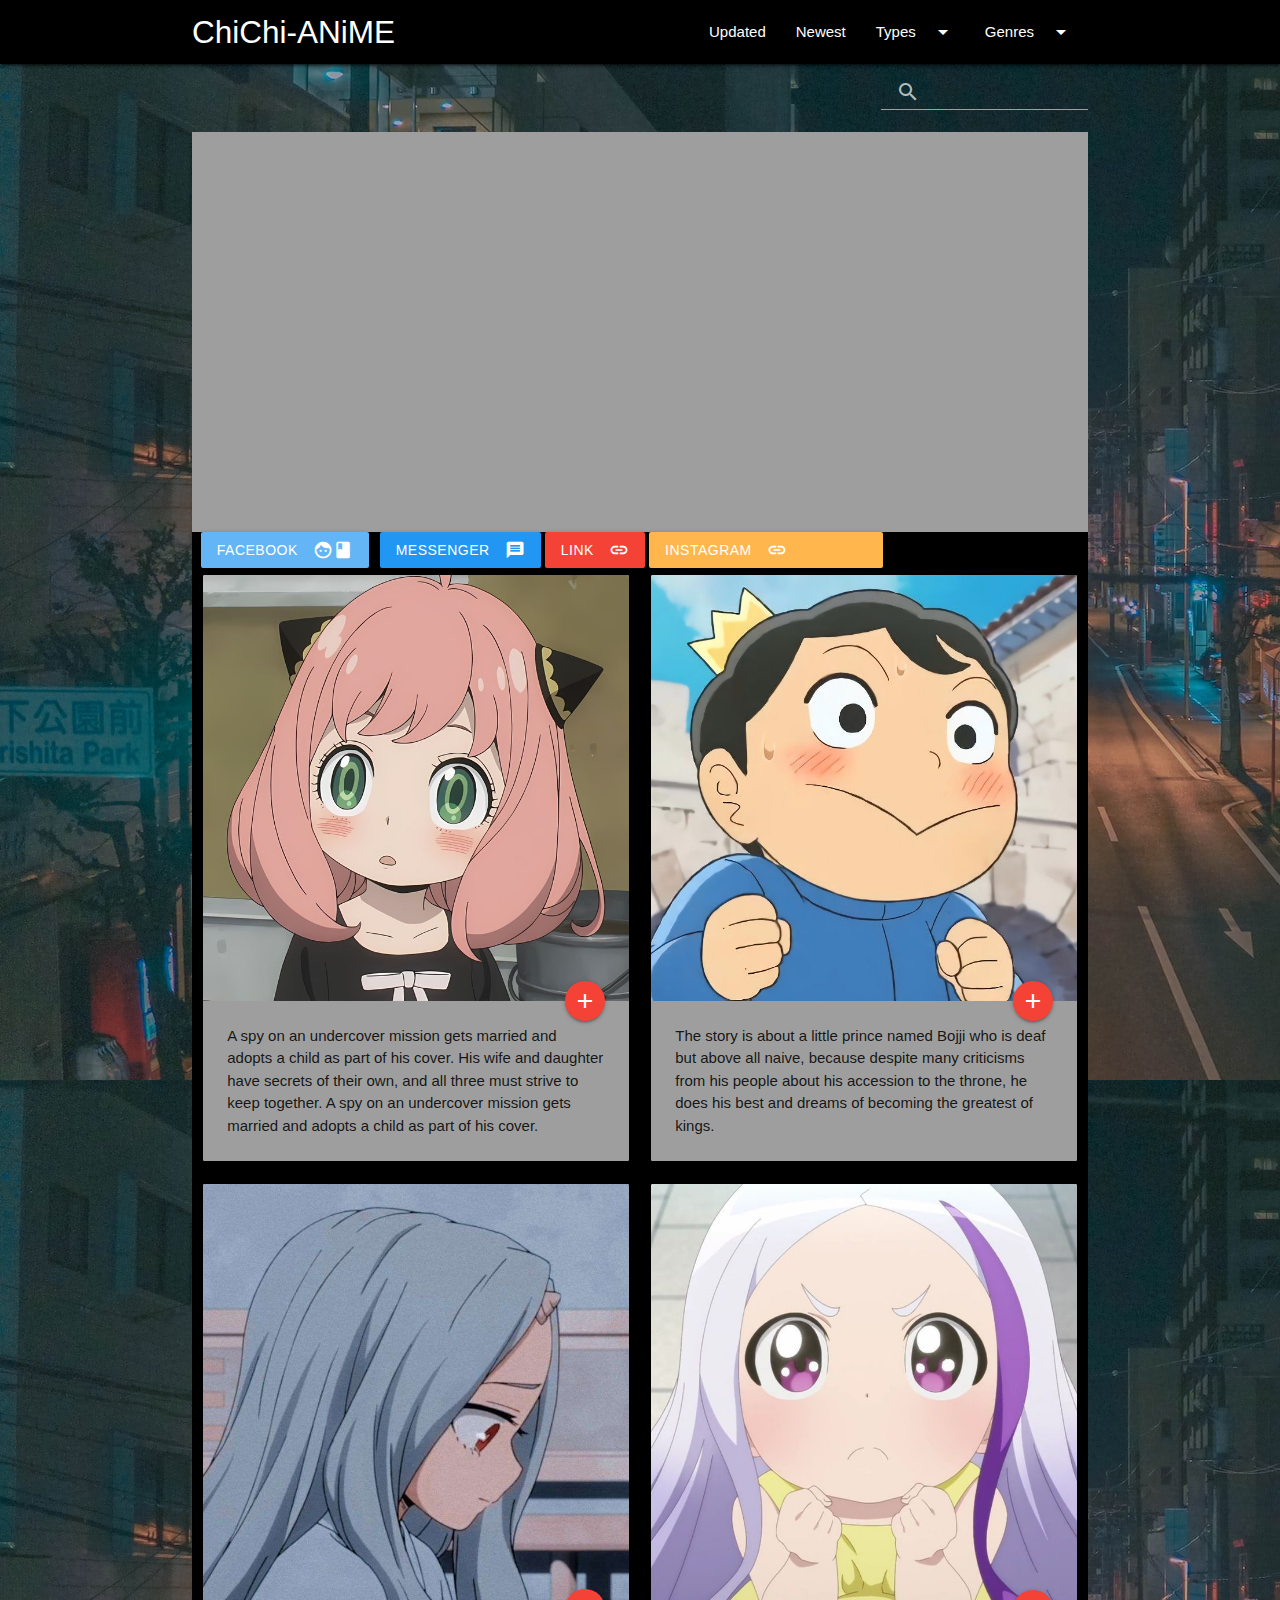
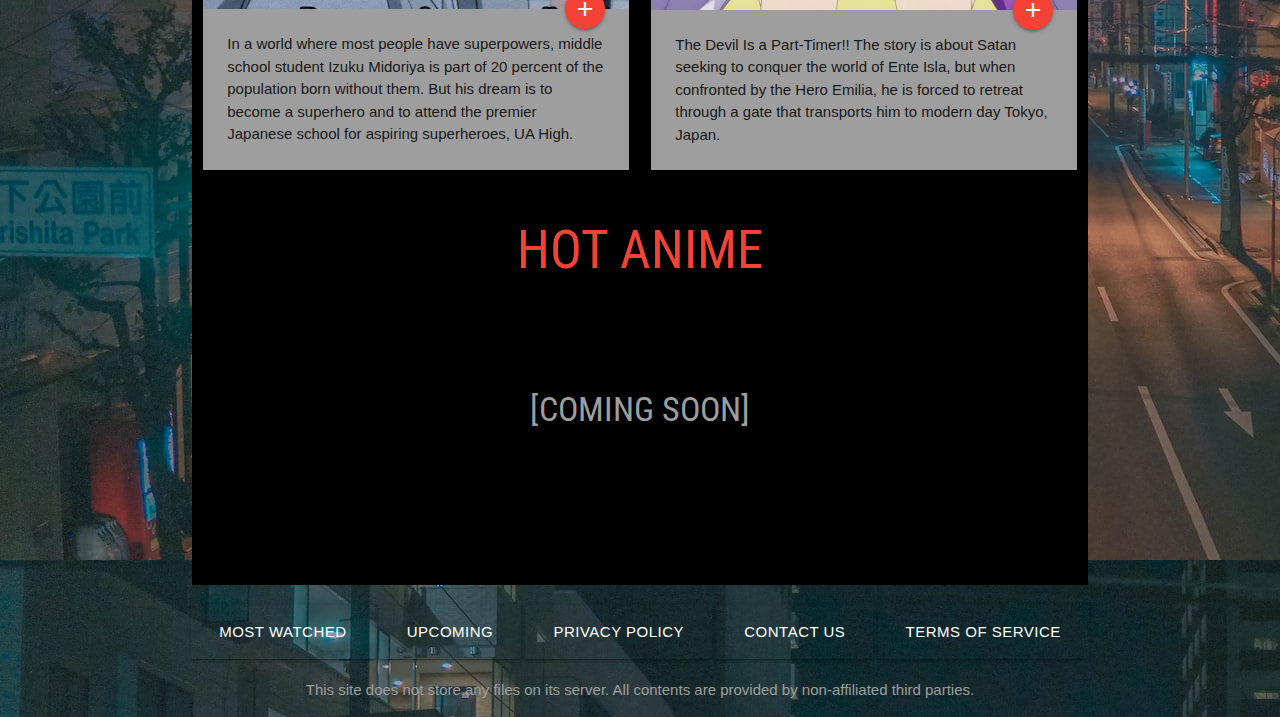
==== portfolio.html @ eeda16b0 "First Commit" ====
<!DOCTYPE html>
<html lang="en">
<head>
    <meta charset="UTF-8">
    <meta http-equiv="X-UA-Compatible" content="IE=edge">
    <meta name="viewport" content="width=device-width, initial-scale=1.0">
    <link rel="stylesheet" href="portfolio.css">
    <!-- Compiled and minified CSS -->
<link rel="stylesheet" href="https://cdnjs.cloudflare.com/ajax/libs/materialize/1.0.0/css/materialize.min.css">
<!--Fonts-->
<link rel="preconnect" href="https://fonts.googleapis.com">
<link rel="preconnect" href="https://fonts.gstatic.com" crossorigin>
<link href="https://fonts.googleapis.com/css2?family=Anton&family=Roboto+Condensed&display=swap" rel="stylesheet">
<link href="https://fonts.googleapis.com/css2?family=Anton&family=Playfair+Display:ital@1&family=Roboto+Condensed&display=swap" rel="stylesheet">
<!--Icons-->
<link href="https://fonts.googleapis.com/icon?family=Material+Icons" rel="stylesheet">
    <title>Portfolio</title>
</head>
<body>
    <!--Navbar-->
<nav>
<nav class="nav-wrapper background black">
    <div class="container">
    <a href="#!" class="brand-logo">ChiChi-ANiME</a>
    <ul class="right hide-on-med-and-right">
        <li><a href="#">Updated</a></li>
        <li><a href="#">Newest</a></li>

            <!-- Dropdown Trigger -->
        <li><a class="dropdown-trigger" href="#!" data-target="dropdown1">Types<i class="material-icons right">arrow_drop_down</i></a></li>
        <ul id="dropdown1" class="dropdown-content">
            <li><a href="#!">TV Series</a></li>
            <li><a href="#!">Movies</a></li>
            <li><a href="#!">OVAs</a></li>
            <li><a href="#!">ONAs</a></li>
            <li><a href="#!">Specials</a></li>
            <li><a href="#!">Music</a></li>
    </ul>
        <li><a class="dropdown-trigger" href="#!" data-target="dropdown2">Genres<i class="material-icons right">arrow_drop_down</i></a></li>
        <ul id="dropdown2" class="dropdown-content">
            <li><a href="#!">Action</a></li>
            <li><a href="#!">Comedy</a></li>
            <li><a href="#!">Fantasy</a></li>
            <li><a href="#!">Horror</a></li>
            <li><a href="#!">Kids</a></li>
            <li><a href="#!">Adventure</a></li>
            <li><a href="#!">Demons</a></li>
            <li><a href="#!">Drama</a></li>
        </ul>
        </ul>
    </nav>

    <!--Search Bar-->
<div class="container">
    <ul class="right hide-on-med-and-right">
    <form>
        <div class="input-field">
        <input id="search" type="search" required>
        <label class="label-icon" style="max-width: 20%;" for="search"><i class="material-icons">search</i></label>
        <i class="material-icons">close</i>
        </div>
    </form>
    </ul>
</nav>
</div>

    <!--Slider-->
<br><br><br>
    <div class="container black">
    <div class="slider">
        <ul class="slides">
        <li>
            <img src="Cuteness/spyfam.jpg">
            <div class="caption center-align">
                <br><br><br><br><br><br><br><br>
                <h5><mark class="background yellow darken-2">ACTION,COMEDY,SCHOOL,..</mark></h5>
                <h3 class="white-text">SPY x FAMILY</h3>
                </div>
            </li>
            <li>
            <img src="Cuteness/rank.jpg">
            <div class="caption center-align">
                <br><br><br><br><br><br><br><br>
                <h5><mark class="background yellow darken-2">ACTION,ADVENTURE,FANTASY,..</mark></h5>
                <h3 class="white-text">RANKING OF KINGS</h3>
                </div>
            </li>
            <li>
            <img src="Cuteness/hero.jpeg">
            <div class="caption center-align">
                <br><br><br><br><br><br><br><br>
                <h5><mark class="background yellow darken-2">ADVENTURE,FANTASY,HERO,..</mark></h5>
                <h3 class="white-text">MY HERO ACADEMIA</h3>
            </div>
        </li>
        <li>
            <img src="Cuteness/part.jpg">
            <div class="caption center-align">
                <br><br><br><br><br><br><br><br>
                <h5><mark class="background yellow darken-2">ACTION,COMEDY,FANTASY,..</mark></h5>
                <h3 class="white-text"">THE DEVIL IS A PART-TIMER</h3>
            </div>
            </li>
            </ul>
        </div>

        <!--Buttons-->
        <<button class="btn waves-effect waves-light background blue lighten-2" type="submit" name="action">FACEBOOK
            <i class="material-icons right">facebook</i></button>li
        <button class="btn waves-effect waves-light background blue" type="submit" name="action">MESSENGER
            <i class="material-icons right">message</i>
        </button>
        <button class="btn waves-effect waves-light background red text-lighten-3" type="submit" name="action">LINK
            <i class="material-icons right">link</i>
        </button>
        <button class="btn waves-effect waves-light background orange lighten-2" type="submit" name="action">INSTAGRAM
        <i class="material-icons right">link_off</i>
        </button>

<!-- Modal Structure -->
<div id="modal1" class="modal">
    <div class="modal-content">
        <div class="video-container">
            <iframe width="1038" height="584" src="https://www.youtube.com/embed/Oqd2C3oZkBU"
            title="SPY x FAMILY | OFFICIAL TRAILER 2" frameborder="0" allow="accelerometer; autoplay; clipboard-write; encrypted-media; 
            gyroscope; picture-in-picture" allowfullscreen></iframe>
            </div>
    </div>
    <div class="modal-footer">
        <a href="#!" class="modal-close waves-effect waves-green btn-flat">DONE</a>
    </div>
    </div>

    <div id="modal2" class="modal">
        <div class="modal-content">
        <iframe width="1038" height="584" src="https://www.youtube.com/embed/b8CxHxemxxs" 
        title="Ranking of Kings  Official Anime Trailer" frameborder="0" allow="accelerometer; autoplay; clipboard-write; encrypted-media; 
        gyroscope; picture-in-picture" allowfullscreen></iframe>
    </div>
    <div class="modal-footer">
        <a href="#!" class="modal-close waves-effect waves-green btn-flat">DONE</a>
    </div>
    </div>

    <div id="modal3" class="modal">
        <div class="modal-content">
        <iframe width="1038" height="584" src="https://www.youtube.com/embed/mezyq2OX6TM" 
        title="My Hero Academia Season 6 - Official Trailer 3 | AniTV" frameborder="0" allow="accelerometer; autoplay; clipboard-write; encrypted-media; 
        gyroscope; picture-in-picture" allowfullscreen></iframe>
    </div>
    <div class="modal-footer">
        <a href="#!" class="modal-close waves-effect waves-green btn-flat">DONE</a>
    </div>
    </div>

    <div id="modal4" class="modal">
    <div class="modal-content">
        <iframe width="1038" height="584" src="https://www.youtube.com/embed/FnQDave6DOQ" 
        title="Hataraku Maou-sama! Season 2 Official Trailer (The Devil is a Part-Timer! S2)" frameborder="0" allow="accelerometer; autoplay; clipboard-write; encrypted-media; 
        gyroscope; picture-in-picture" allowfullscreen></iframe>
    </div>
    <div class="modal-footer">
        <a href="#!" class="modal-close waves-effect waves-green btn-flat">DONE</a>
    </div>
    </div>

    <!--Cards-->
    <div class="row">
    <div class="col s6">
        <div class="card">
        <div class="card-image">
            <img class="waves-effect" src="Cuteness/Anyaa.jpg">
            <span class="card-title white-text"></span>
            <div class="modal-trigger" data-target="modal1">
            <a class="btn-floating halfway-fab waves-effect waves-light red">
            <i class="material-icons">add</i></a>

            </div>
        </div>
        <div class="card-content background grey">
            <p>A spy on an undercover mission gets married and adopts a child as part of his cover. His wife and daughter have secrets of their own, and all three must strive to keep together.
            A spy on an undercover mission gets married and adopts a child as part of his cover.</p>
        </div>
        </div>
    </div>

    <div class="col s6">
        <div class="card">
            <div class="card-image">
            <img class="waves-effect" src="Cuteness/bojji.jpg">
            <span class="card-title black-text"></span>
            <div class="modal-trigger" data-target="modal2">
            <a class="btn-floating halfway-fab waves-effect waves-light red">
                <i class="material-icons">add</i></a>
    
                </div>
            </div>
            <div class="card-content background grey">
                <p>The story is about a little prince named Bojji who is deaf but above all naive, 
                because despite many criticisms from his people about his accession to the throne, he does his best and dreams of becoming the greatest of kings.</p>
            </div>
                </div>
        </div>
        
            <div class="col s6 m6">
            <div class="card">
                <div class="card-image">
                <img class="waves-effect" src="Cuteness/eri.jpg">
                <span class="card-title black-text"></span>
                <div class="modal-trigger" data-target="modal3">
                <a class="btn-floating halfway-fab waves-effect waves-light red">
                    <i class="material-icons">add</i></a>
        
                    </div>
                </div>
                <div class="card-content background grey">
                <p>In a world where most people have superpowers, middle school student Izuku Midoriya is part of 20 percent of the population born without them. 
                    But his dream is to become a superhero and to attend the premier Japanese school for aspiring superheroes, UA High.</p>
                </div>
            </div>
            </div>

                <div class="col s6 m6">
                <div class="card">
                    <div class="card-image">
                    <img class="waves-effect" src="Cuteness/alas.jpg">
                    <span class="card-title black-text"></span>
                    <div class="modal-trigger" data-target="modal4">
                    <a class="btn-floating halfway-fab waves-effect waves-light red">
                        <i class="material-icons">add</i></a>
            
                        </div>
                    </div>
                    <div class="card-content background grey">
                    <p>The Devil Is a Part-Timer!! The story is about Satan seeking to conquer the world of Ente Isla, 
                        but when confronted by the Hero Emilia, he is forced to retreat through a gate that transports him to modern day Tokyo, Japan.</p>
                    </div>
                </div>
                </div>
                
                <div class="carousel">
                <a class="red-text center-align"><h2>HOT ANIME</h2></a>
                <div class="row">
                <a class="carousel-item" href="#one!"><img src="Cuteness/bleach.jpg"></a>
                <a class="carousel-item" href="#two!"><img src="Cuteness/blue.jpg"></a>
                <a class="carousel-item" href="#three!"><img src="Cuteness/chain.jpeg"></a>
                <a class="carousel-item" href="#four!"><img src="Cuteness/DBZ.jpg"></a>
                <a class="carousel-item" href="#five!"><img src="Cuteness/One.jpg"></a>
                <a class="carousel-item" href="#six!"><img src="Cuteness/hunter.jpg"></a>
            <br><br><br>
            <a class="grey-text lighten-2 center-align"><h4>[COMING SOON]</h4></a>
                </div>
                </div>
</div>

<!--End of the container-->
</div>

<div class="row center-align">
    <a class="waves-effect btn-large background transparent">Most Watched</a>
    <a class="waves-effect btn-large background transparent">UpComing</a>
    <a class="waves-effect btn-large background transparent">Privacy Policy</a>
    <a class="waves-effect btn-large background transparent">Contact Us</a>
    <a class="waves-effect btn-large background transparent">Terms of Service</a>
</div>

<a class="grey-text center-align"><p>This site does not store any files on its server. All contents are provided by non-affiliated third parties.</p></a>

    <!--Jquery CDN-->
<script src="https://code.jquery.com/jquery-3.6.1.min.js" 
integrity="sha256-o88AwQnZB+VDvE9tvIXrMQaPlFFSUTR+nldQm1LuPXQ=" crossorigin="anonymous"></script>

    <!-- Compiled and minified JavaScript -->
    <script src="https://cdnjs.cloudflare.com/ajax/libs/materialize/1.0.0/js/materialize.min.js"></script>


    <script>
        $(document).ready(function() {
          // -modal init-
            $('.modal').modal();
          // -dropdown init-
            $(".dropdown-trigger").dropdown();
          // -materialbox init-
            $(".materialboxed").materialbox();
          // -carousel init-
            $(".carousel").carousel();
        });
    </script>
        
    <script>
        $(document).ready(function() {
    $('.slider').slider();
    height: 100;
    duration: 300;
    interval: 500;

});
    </script>

</body>
</html>
---- portfolio.css ----
body {
    background-image: url("Images/valer.jpg");
}
.slider {
    font-family: 'Anton', sans-serif;
    font-family: 'Roboto Condensed', sans-serif
}
.carousel {
    font-family: 'Anton', sans-serif;
font-family: 'Playfair Display', serif;
font-family: 'Roboto Condensed', sans-serif;
}
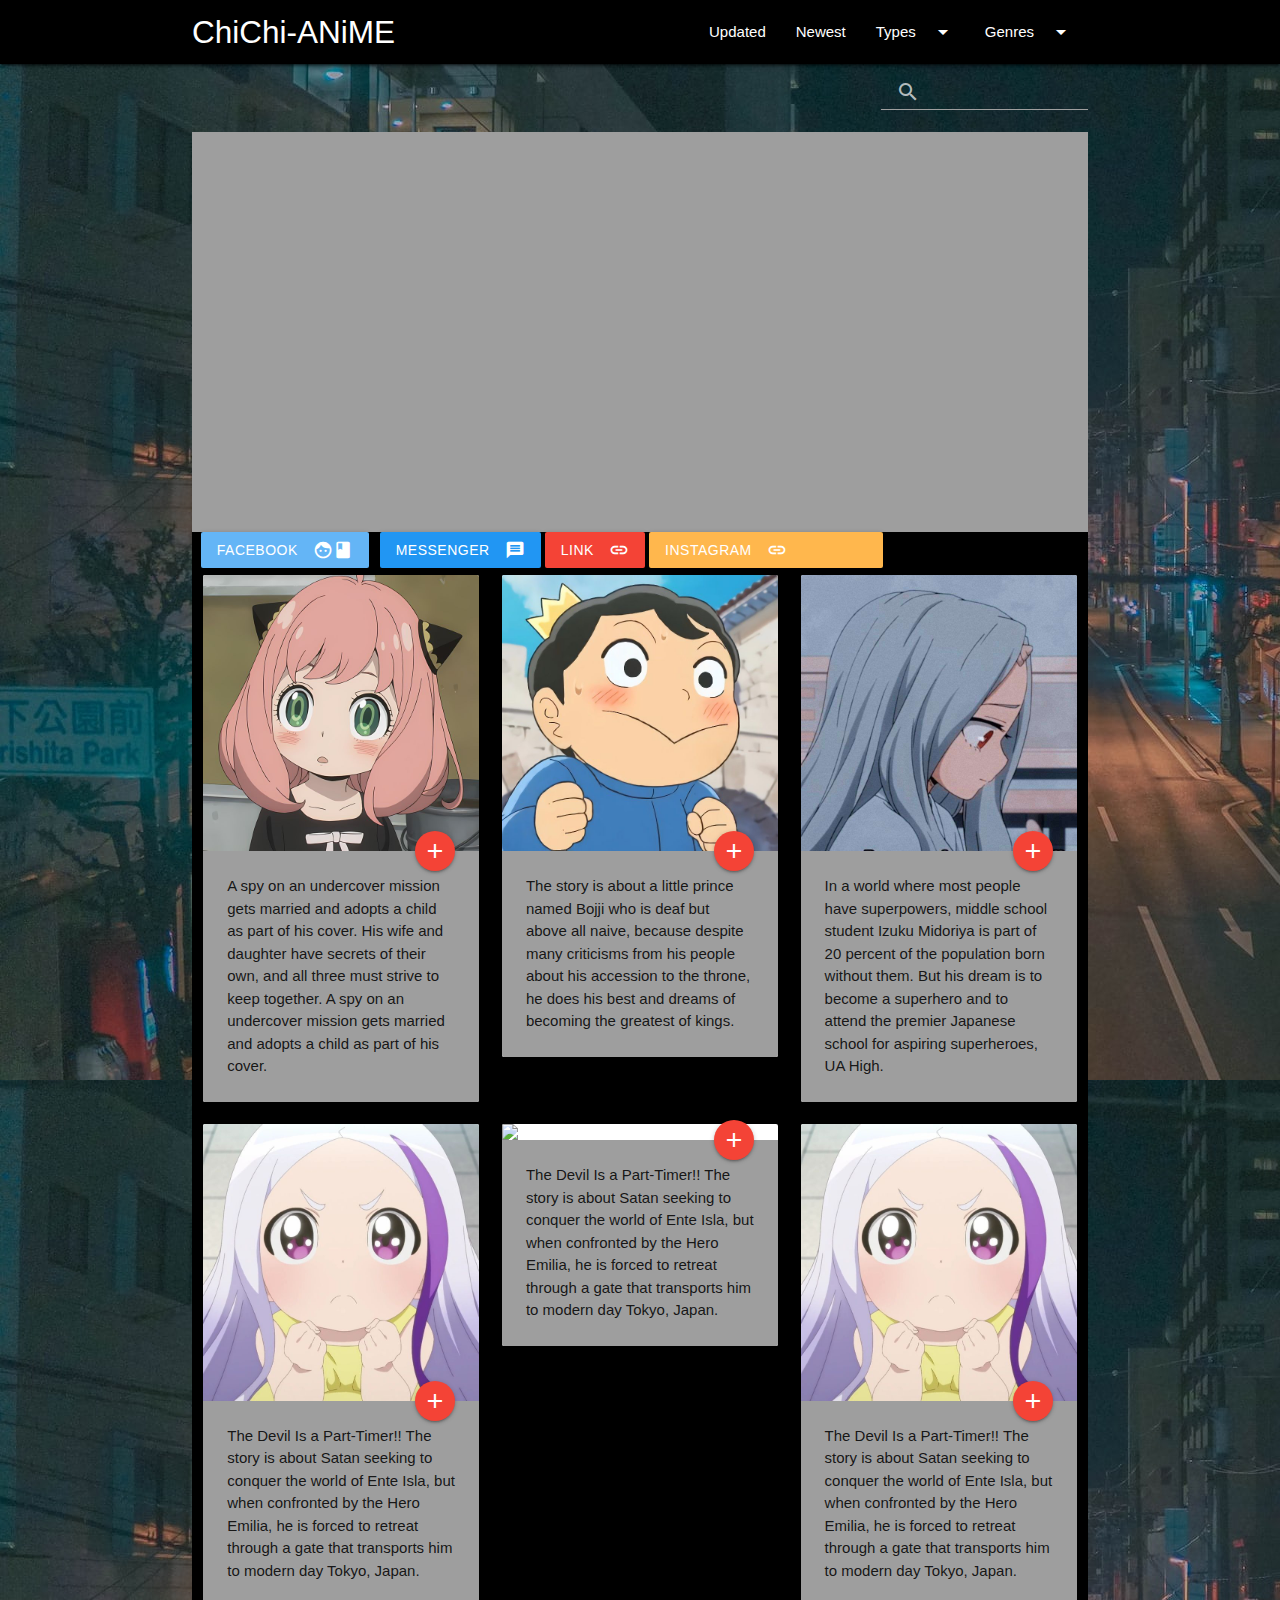
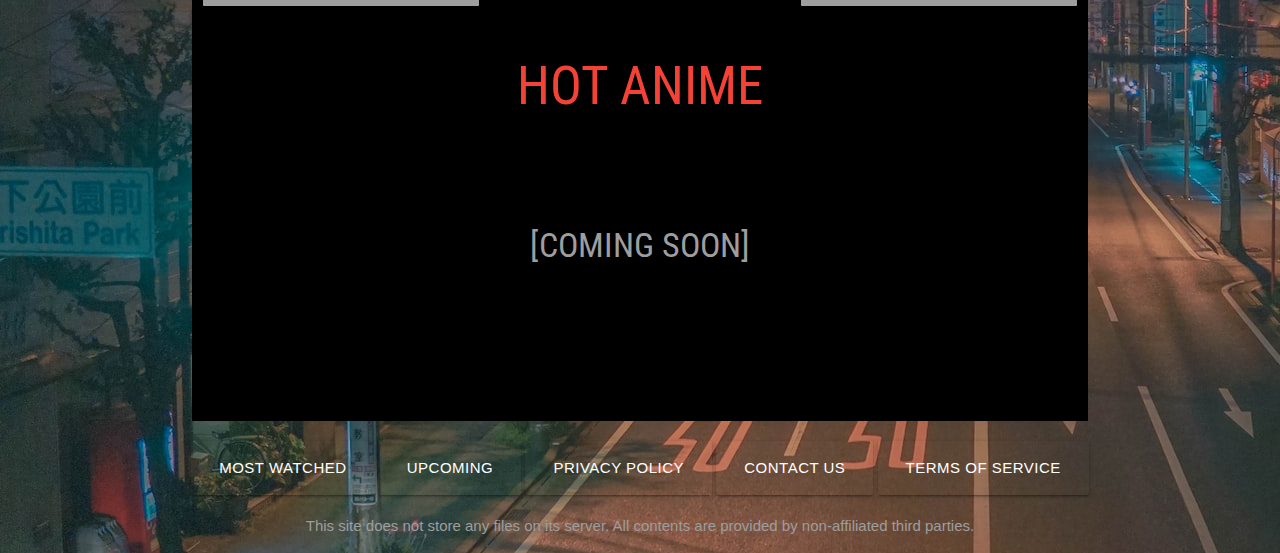
==== commit d5a785c5: "git add master" ====
--- a/portfolio.html
+++ b/portfolio.html
@@ -166,7 +166,7 @@
 
     <!--Cards-->
     <div class="row">
-    <div class="col s6">
+    <div class="col s6 m4">
         <div class="card">
         <div class="card-image">
             <img class="waves-effect" src="Cuteness/Anyaa.jpg">
@@ -184,7 +184,7 @@
         </div>
     </div>
 
-    <div class="col s6">
+    <div class="col s6 m4">
         <div class="card">
             <div class="card-image">
             <img class="waves-effect" src="Cuteness/bojji.jpg">
@@ -202,7 +202,7 @@
                 </div>
         </div>
         
-            <div class="col s6 m6">
+            <div class="col s6 m4">
             <div class="card">
                 <div class="card-image">
                 <img class="waves-effect" src="Cuteness/eri.jpg">
@@ -220,7 +220,7 @@
             </div>
             </div>
 
-                <div class="col s6 m6">
+                <div class="col s6 m4">
                 <div class="card">
                     <div class="card-image">
                     <img class="waves-effect" src="Cuteness/alas.jpg">
@@ -237,6 +237,43 @@
                     </div>
                 </div>
                 </div>
+
+                <div class="col s6 m4">
+                    <div class="card">
+                        <div class="card-image">
+                        <img class="waves-effect" src="Cuteness/">
+                        <span class="card-title black-text"></span>
+                        <div class="modal-trigger" data-target="modal4">
+                        <a class="btn-floating halfway-fab waves-effect waves-light red">
+                            <i class="material-icons">add</i></a>
+                
+                            </div>
+                        </div>
+                        <div class="card-content background grey">
+                        <p>The Devil Is a Part-Timer!! The story is about Satan seeking to conquer the world of Ente Isla, 
+                            but when confronted by the Hero Emilia, he is forced to retreat through a gate that transports him to modern day Tokyo, Japan.</p>
+                        </div>
+                    </div>
+                    </div>
+                
+                    <div class="col s6 m4">
+                        <div class="card">
+                            <div class="card-image">
+                            <img class="waves-effect" src="Cuteness/alas.jpg">
+                            <span class="card-title black-text"></span>
+                            <div class="modal-trigger" data-target="modal4">
+                            <a class="btn-floating halfway-fab waves-effect waves-light red">
+                                <i class="material-icons">add</i></a>
+                    
+                                </div>
+                            </div>
+                            <div class="card-content background grey">
+                            <p>The Devil Is a Part-Timer!! The story is about Satan seeking to conquer the world of Ente Isla, 
+                                but when confronted by the Hero Emilia, he is forced to retreat through a gate that transports him to modern day Tokyo, Japan.</p>
+                            </div>
+                        </div>
+                        </div>
+                        
                 
                 <div class="carousel">
                 <a class="red-text center-align"><h2>HOT ANIME</h2></a>
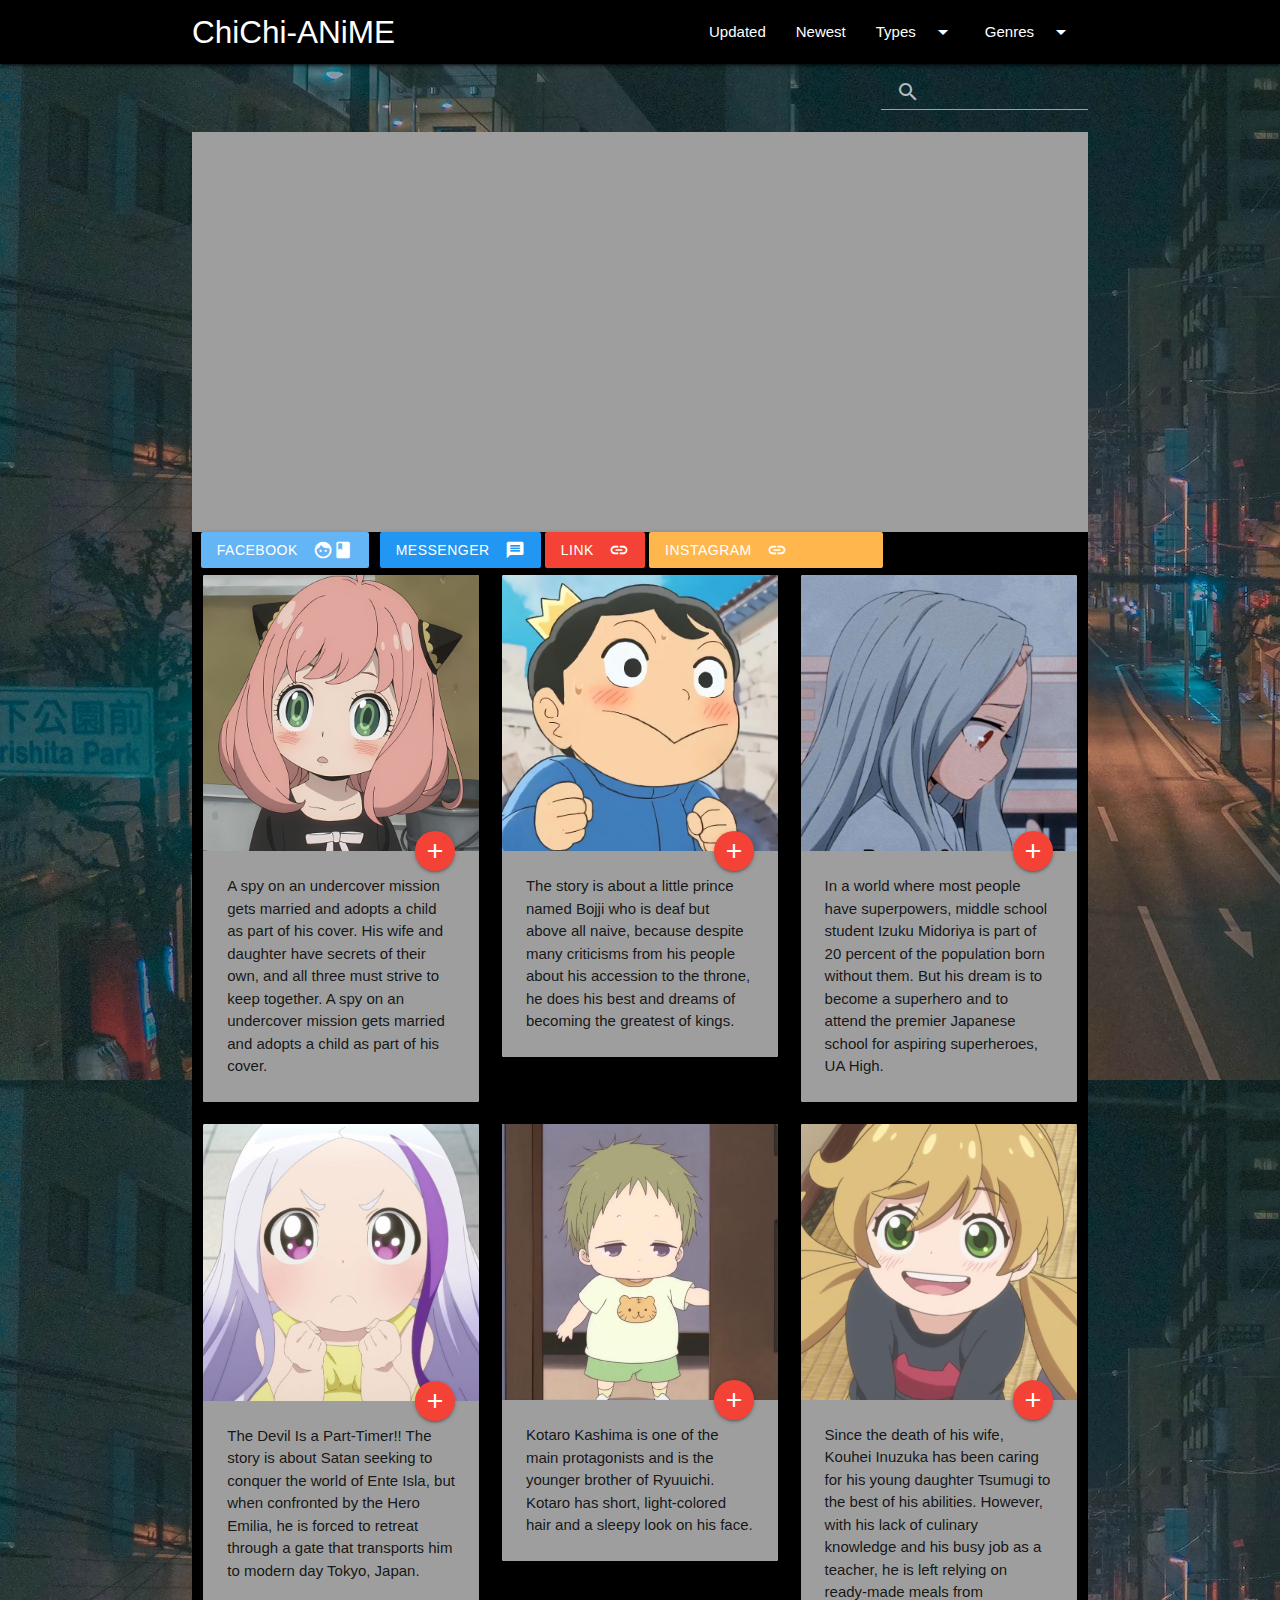
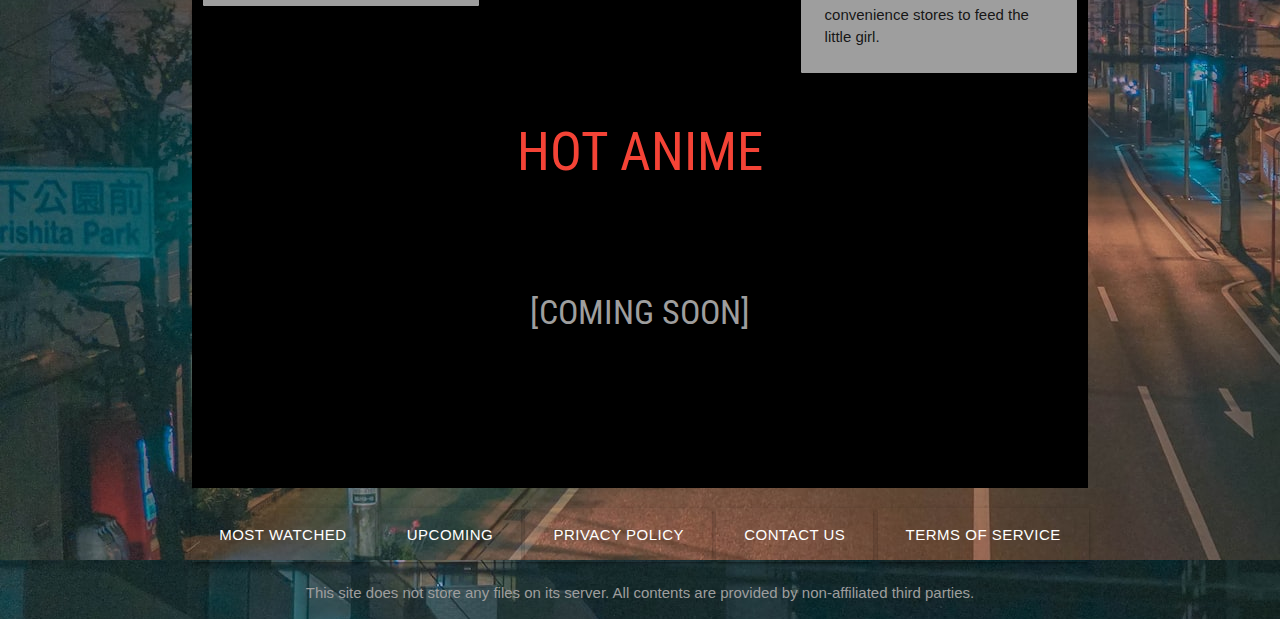
==== commit 46deeb32: "First commit" ====
--- a/portfolio.html
+++ b/portfolio.html
@@ -164,6 +164,28 @@
     </div>
     </div>
 
+    <div id="modal5" class="modal">
+        <div class="modal-content">
+            <iframe width="1038" height="584" src="https://www.youtube.com/embed/VF-IBCNvEcs"
+            title="Gakuen Babysitters Kotaro Kawaii moments" frameborder="0" allow="accelerometer; autoplay; clipboard-write; encrypted-media; 
+            gyroscope; picture-in-picture" allowfullscreen></iframe>
+        </div>
+        <div class="modal-footer">
+            <a href="#!" class="modal-close waves-effect waves-green btn-flat">DONE</a>
+        </div>
+        </div>
+
+        <div id="modal6" class="modal">
+            <div class="modal-content">
+                <iframe width="1038" height="584" src="https://www.youtube.com/embed/gNxDXNINhqk" 
+                title="Amaama to Inazuma Anime Trailer 2016" frameborder="0" allow="accelerometer; autoplay; clipboard-write; encrypted-media; 
+                gyroscope; picture-in-picture" allowfullscreen></iframe>
+            </div>
+            <div class="modal-footer">
+                <a href="#!" class="modal-close waves-effect waves-green btn-flat">DONE</a>
+            </div>
+            </div>
+
     <!--Cards-->
     <div class="row">
     <div class="col s6 m4">
@@ -241,17 +263,17 @@
                 <div class="col s6 m4">
                     <div class="card">
                         <div class="card-image">
-                        <img class="waves-effect" src="Cuteness/">
+                        <img class="waves-effect" src="Cuteness/kotaro.jpg">
                         <span class="card-title black-text"></span>
-                        <div class="modal-trigger" data-target="modal4">
+                        <div class="modal-trigger" data-target="modal5">
                         <a class="btn-floating halfway-fab waves-effect waves-light red">
                             <i class="material-icons">add</i></a>
                 
                             </div>
                         </div>
                         <div class="card-content background grey">
-                        <p>The Devil Is a Part-Timer!! The story is about Satan seeking to conquer the world of Ente Isla, 
-                            but when confronted by the Hero Emilia, he is forced to retreat through a gate that transports him to modern day Tokyo, Japan.</p>
+                        <p>Kotaro Kashima is one of the main protagonists and is the younger brother of Ryuuichi. 
+                            Kotaro has short, light-colored hair and a sleepy look on his face.</p>
                         </div>
                     </div>
                     </div>
@@ -259,17 +281,17 @@
                     <div class="col s6 m4">
                         <div class="card">
                             <div class="card-image">
-                            <img class="waves-effect" src="Cuteness/alas.jpg">
+                            <img class="waves-effect" src="Cuteness/inu.jpg">
                             <span class="card-title black-text"></span>
-                            <div class="modal-trigger" data-target="modal4">
+                            <div class="modal-trigger" data-target="modal6">
                             <a class="btn-floating halfway-fab waves-effect waves-light red">
                                 <i class="material-icons">add</i></a>
                     
                                 </div>
                             </div>
                             <div class="card-content background grey">
-                            <p>The Devil Is a Part-Timer!! The story is about Satan seeking to conquer the world of Ente Isla, 
-                                but when confronted by the Hero Emilia, he is forced to retreat through a gate that transports him to modern day Tokyo, Japan.</p>
+                            <p>Since the death of his wife, Kouhei Inuzuka has been caring for his young daughter Tsumugi to the best of his abilities. 
+                                However, with his lack of culinary knowledge and his busy job as a teacher, he is left relying on ready-made meals from convenience stores to feed the little girl.</p>
                             </div>
                         </div>
                         </div>
